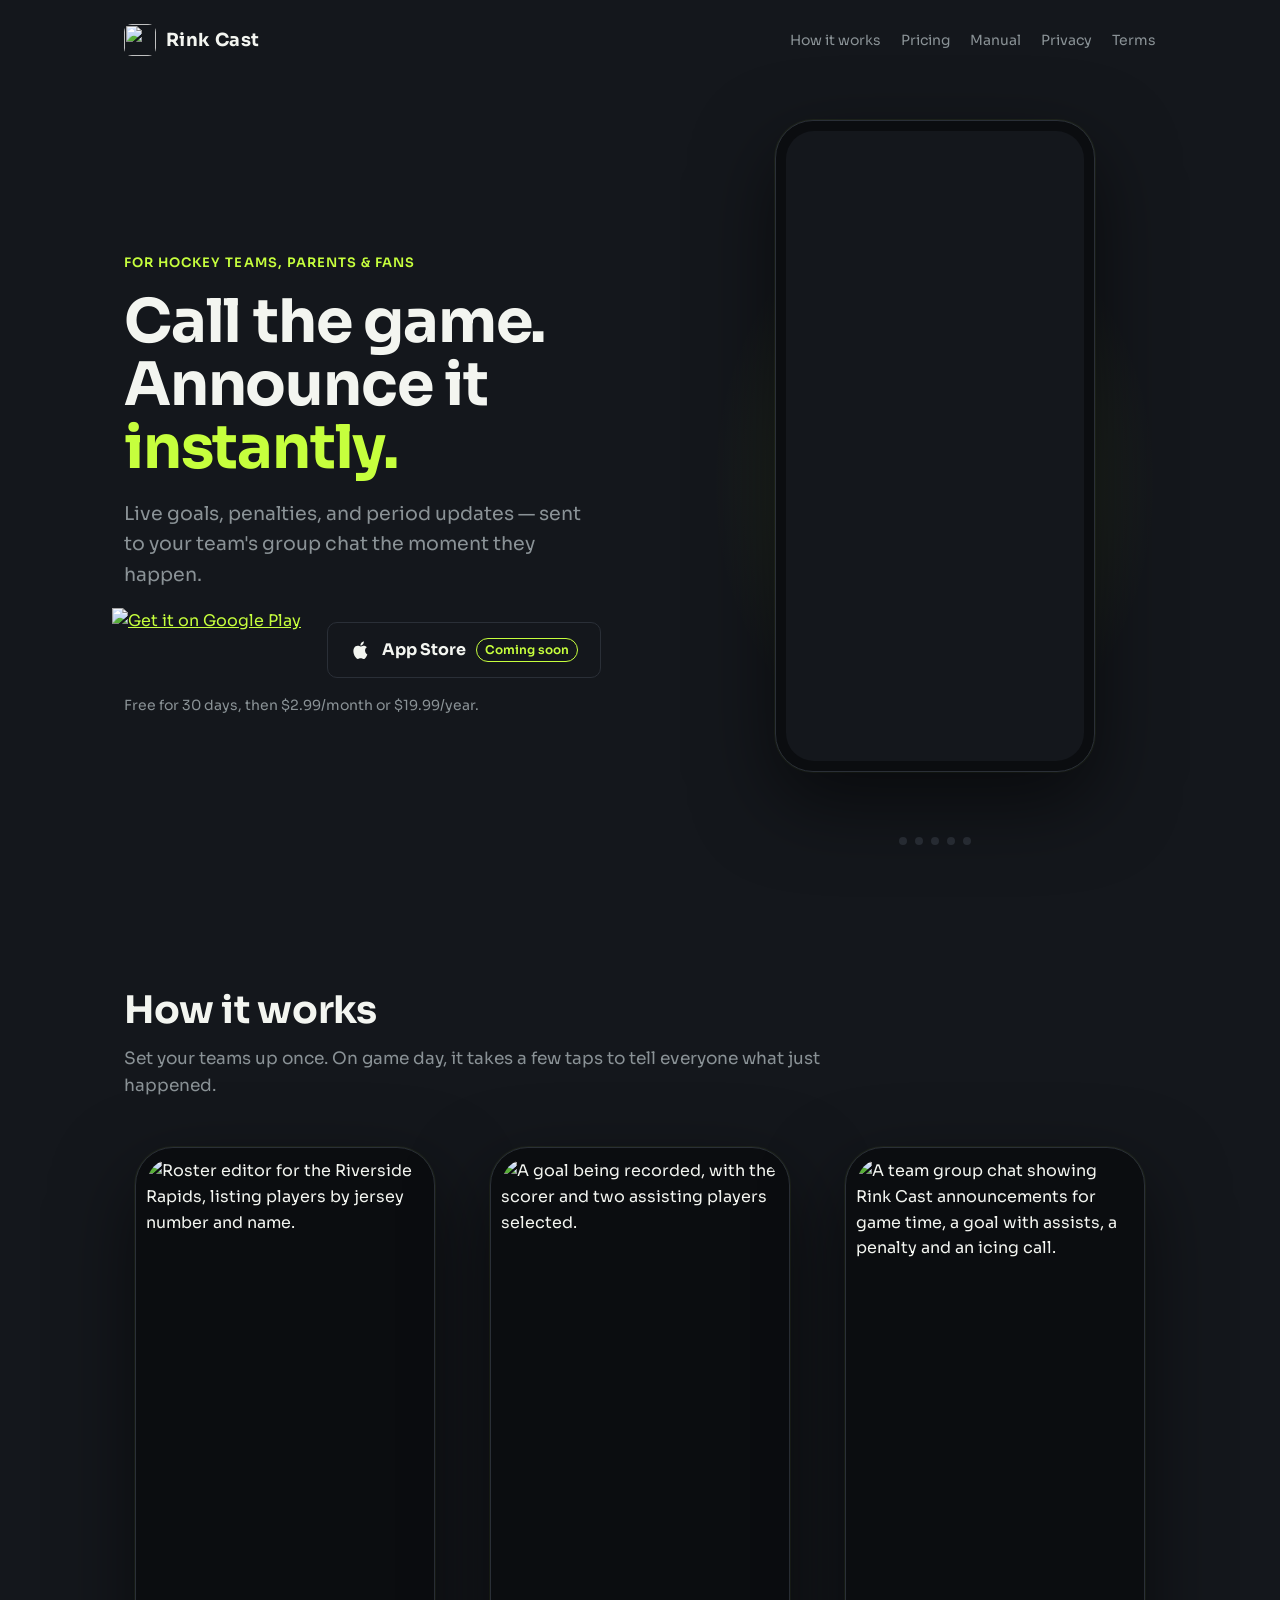
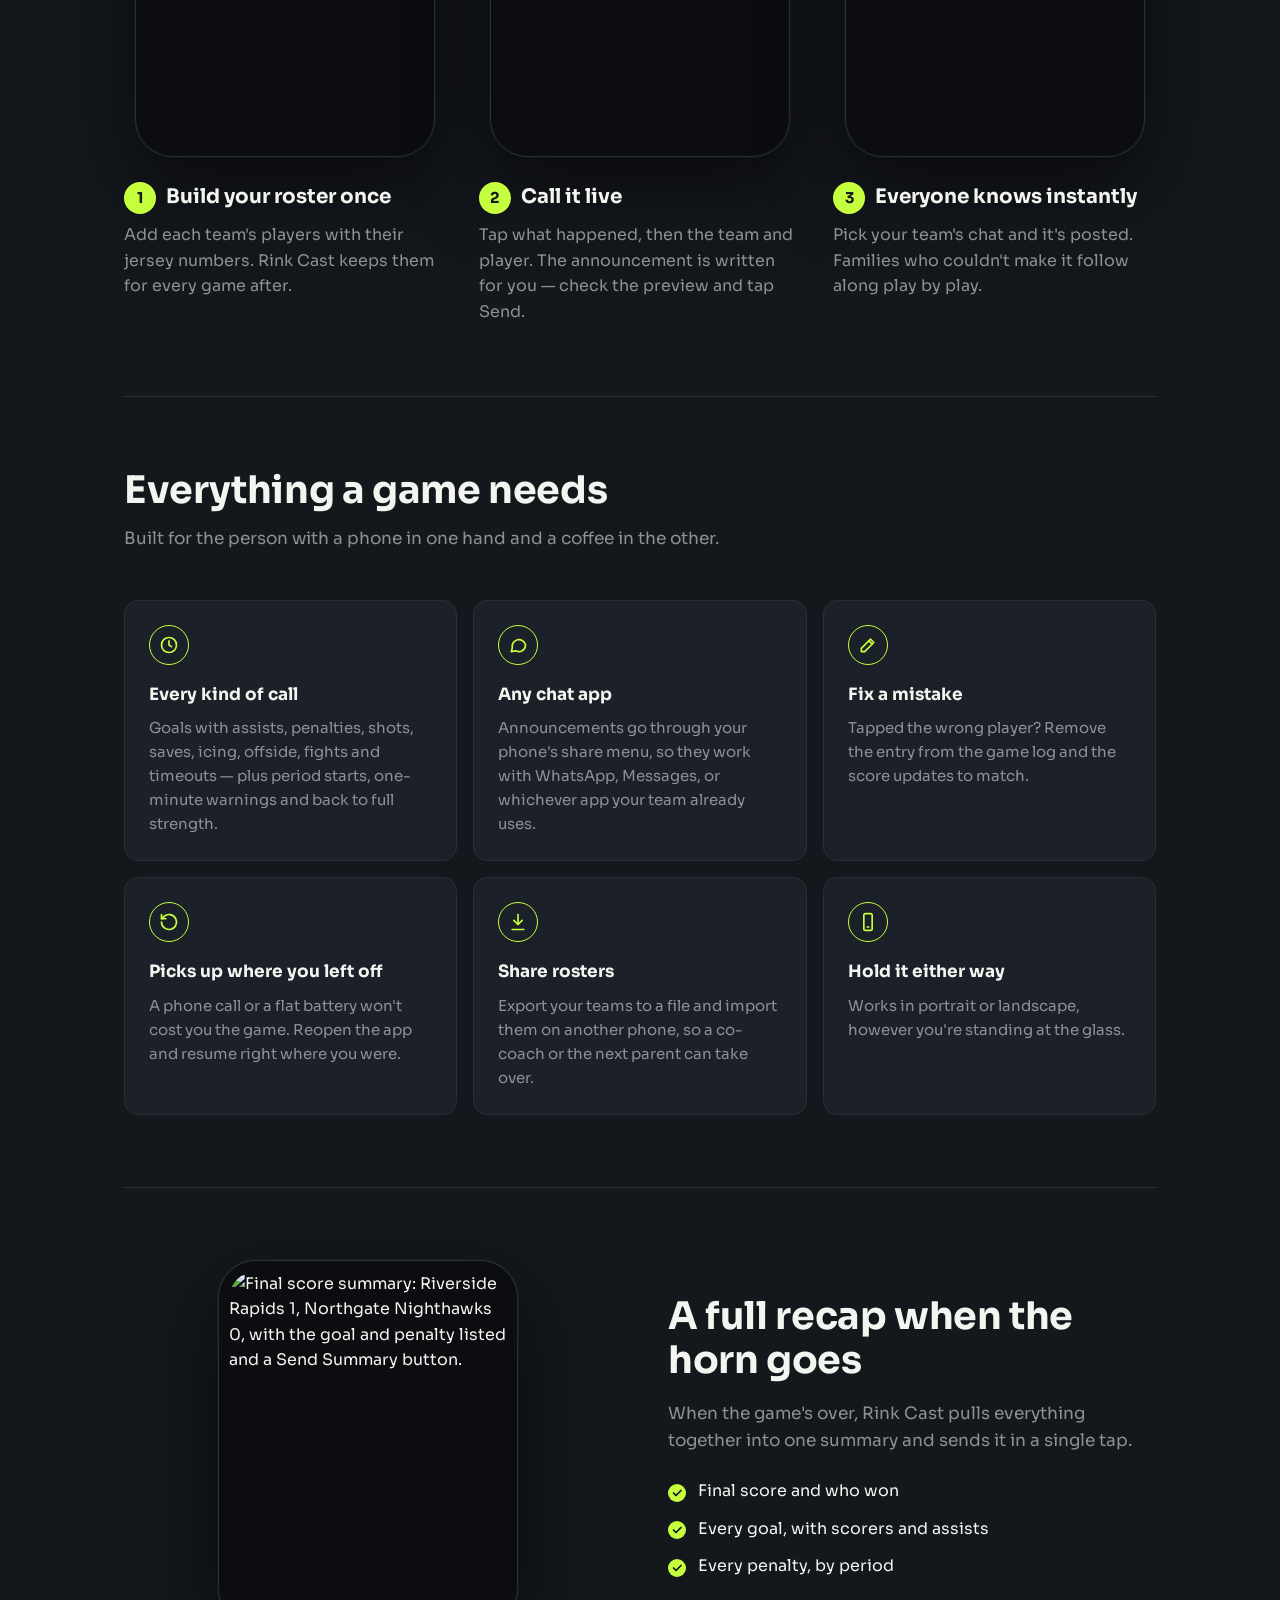
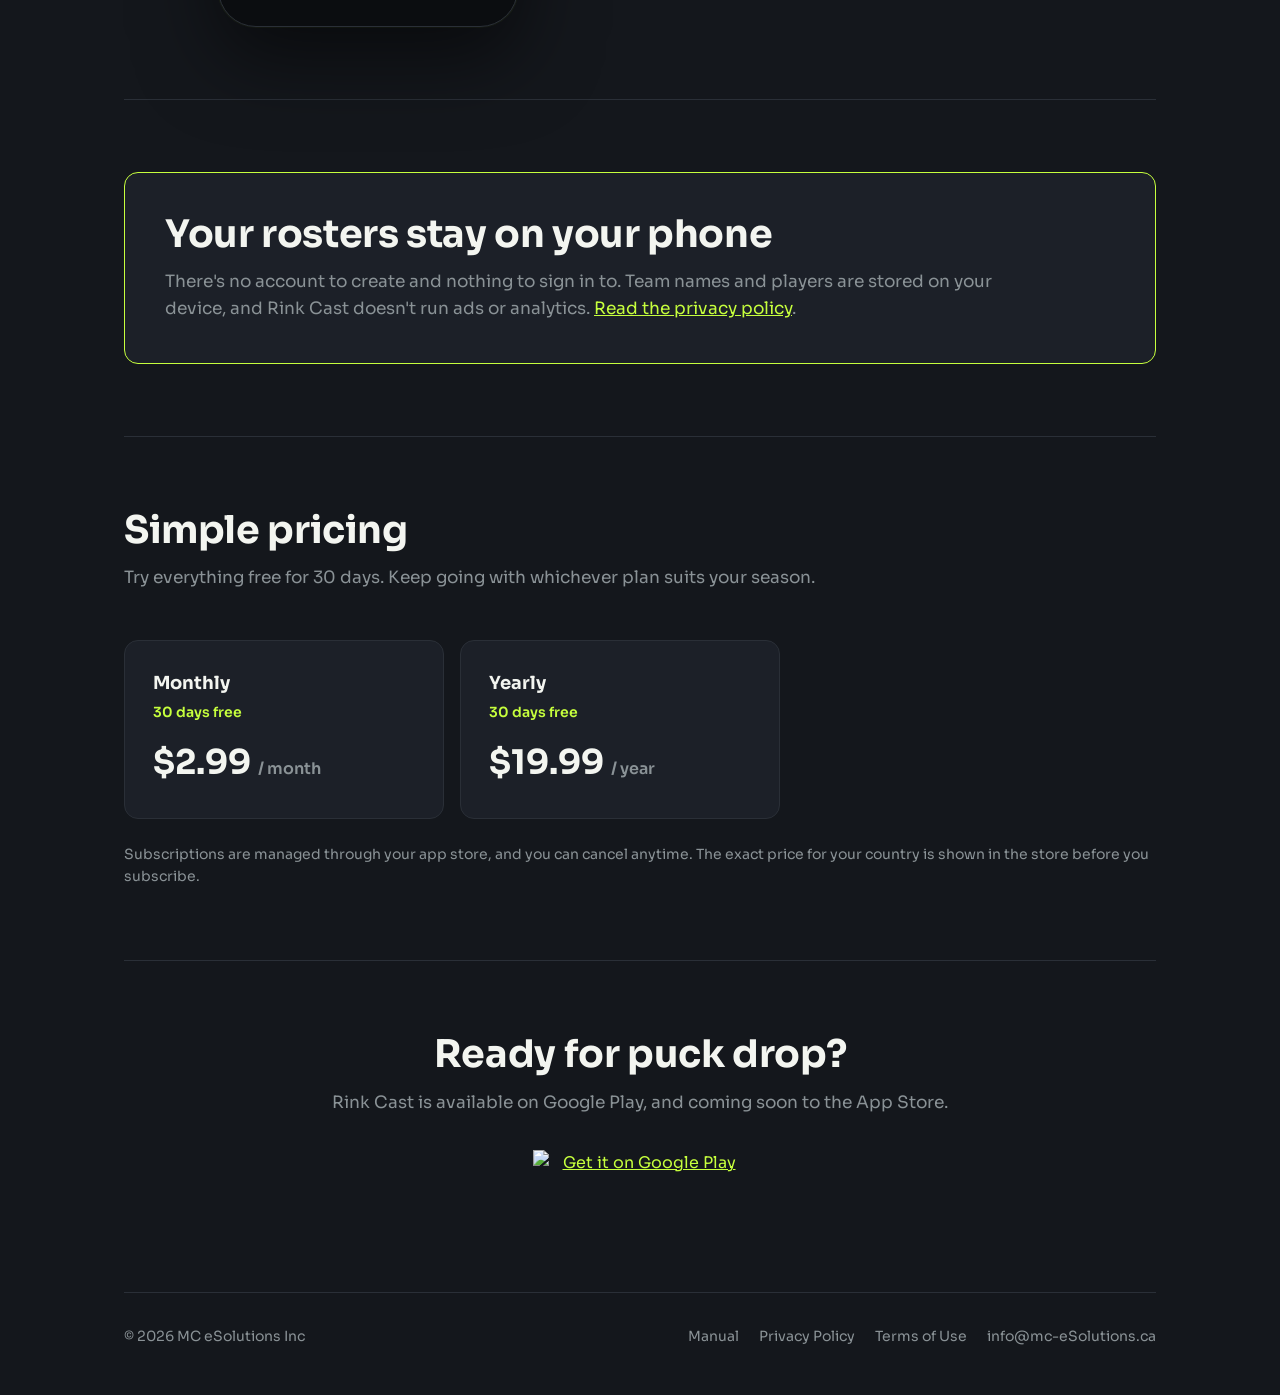
==== index.html @ 88b72c5d "Make the promo page the homepage, move privacy to privacy.html, restyle legal pages in Volt Graphite" ====
<!doctype html>
<html lang="en">
<head>
<meta charset="utf-8" />
<meta name="viewport" content="width=device-width, initial-scale=1" />
<title>Rink Cast — Live hockey game announcements for your team chat</title>
<meta name="description" content="Call goals, penalties and period updates from the rink and share them straight to your team's group chat. Free for 30 days." />

<meta property="og:type" content="website" />
<meta property="og:title" content="Rink Cast — Call the game. Announce it instantly." />
<meta property="og:description" content="Live goals, penalties, and period updates — sent to your team's group chat the moment they happen." />
<meta property="og:image" content="https://mcesolutionsinc.github.io/rink-cast/og-image.png" />
<meta property="og:url" content="https://mcesolutionsinc.github.io/rink-cast/" />
<meta name="twitter:card" content="summary_large_image" />

<link rel="icon" type="image/png" sizes="64x64" href="favicon.png" />
<link rel="apple-touch-icon" href="apple-touch-icon.png" />

<link rel="preconnect" href="https://fonts.googleapis.com" />
<link rel="preconnect" href="https://fonts.gstatic.com" crossorigin />
<link rel="stylesheet" href="https://fonts.googleapis.com/css2?family=Sora:wght@400;600;700&display=swap" />
<link rel="stylesheet" href="promo.css" />
</head>
<body>

<div class="wrap">
  <header class="site-header">
    <a class="wordmark" href="index.html">
      <img src="favicon.png" alt="" width="32" height="32" />
      Rink Cast
    </a>
    <nav class="site-nav" aria-label="Site">
      <a href="#how-it-works">How it works</a>
      <a href="#pricing">Pricing</a>
      <a href="manual.html">Manual</a>
      <a href="privacy.html">Privacy</a>
      <a href="terms.html">Terms</a>
    </nav>
  </header>

  <main>
    <div class="hero">
      <div>
        <p class="eyebrow">For hockey teams, parents &amp; fans</p>
        <h1>Call the game.<br />Announce it <span class="accent">instantly.</span></h1>
        <p class="lead">Live goals, penalties, and period updates — sent to your team's group chat the moment they happen.</p>

        <!--
          STORE LINKS — the only place they live on this page.
          Google Play is live. The App Store listing is not yet, so it renders as a disabled "Coming soon" button.
          Once it goes live, replace its <span> with an <a>, e.g.:
            <a class="store-btn" href="APP_STORE_URL">…same contents, minus the "Soon" badge…</a>
        -->
        <div class="store-row" id="download">
          <a class="play-badge" href="https://play.google.com/store/apps/details?id=com.mcesolutionsinc.rinkcast"><img src="google-play-badge.png" alt="Get it on Google Play" width="217" height="84" /></a>
          <span class="store-btn is-disabled" aria-disabled="true">
            <svg viewBox="0 0 24 24" fill="currentColor" aria-hidden="true"><path d="M16.4 12.6c0-2.3 1.9-3.4 2-3.5-1.1-1.6-2.8-1.8-3.4-1.8-1.4-.2-2.8.9-3.5.9-.7 0-1.9-.8-3.1-.8-1.6 0-3.1.9-3.9 2.4-1.7 2.9-.4 7.2 1.2 9.6.8 1.2 1.7 2.4 2.9 2.4 1.2 0 1.6-.8 3-.8 1.4 0 1.8.8 3.1.8 1.3 0 2.1-1.2 2.9-2.3.9-1.3 1.3-2.6 1.3-2.7 0 0-2.5-1-2.5-4.2ZM14.1 5.8c.6-.8 1.1-1.9 1-3-1 0-2.1.7-2.8 1.5-.6.7-1.1 1.8-1 2.9 1.1.1 2.1-.6 2.8-1.4Z"/></svg>
            App Store
            <span class="soon">Coming soon</span>
          </span>
        </div>
        <p class="price-note">Free for 30 days, then $2.99/month or $19.99/year.</p>
      </div>

      <div class="hero-visual">
        <!-- Promo reel: five screenshots on an 18s CSS loop (timing in promo.css under "Promo reel").
             Described once for screen readers; the frames and captions themselves are hidden from them. -->
        <div class="reel" role="img" aria-label="Rink Cast in action: pick your two teams, tap what happened, log a penalty with the player, the announcement lands in the team chat, and a full recap is sent at the end of the game.">
          <div class="phone">
            <div class="reel-screen">
              <img class="reel-frame" src="screenshots/10-game-setup.webp" width="540" height="1142" alt="" />
              <img class="reel-frame reel-frame--scroll" src="screenshots/12b-playbuilder-full.webp" width="540" height="1991" alt="" />
              <img class="reel-frame" src="screenshots/14-penalty-types.webp" width="540" height="1142" alt="" />
              <img class="reel-frame" src="screenshots/21-whatsapp-feed.webp" width="540" height="1142" alt="" />
              <img class="reel-frame" src="screenshots/20-final-summary.webp" width="540" height="670" alt="" />
            </div>
          </div>
          <ol class="reel-captions" aria-hidden="true">
            <li>Pick your two teams</li>
            <li>Tap what happened</li>
            <li>Penalties, saves, icing too</li>
            <li>Everyone knows instantly</li>
            <li>Full recap when the horn goes</li>
          </ol>
          <div class="reel-pips" aria-hidden="true"><span></span><span></span><span></span><span></span><span></span></div>
        </div>
      </div>
    </div>

    <section id="how-it-works">
      <h2>How it works</h2>
      <p class="section-intro">Set your teams up once. On game day, it takes a few taps to tell everyone what just happened.</p>

      <ol class="steps">
        <li class="step">
          <div class="phone">
            <img src="screenshots/06-roster-editor.webp" width="540" height="1142" loading="lazy" alt="Roster editor for the Riverside Rapids, listing players by jersey number and name." />
          </div>
          <h3><span class="step-number">1</span>Build your roster once</h3>
          <p>Add each team's players with their jersey numbers. Rink Cast keeps them for every game after.</p>
        </li>
        <li class="step">
          <div class="phone">
            <img src="screenshots/13-goal-with-assists.webp" width="540" height="1142" loading="lazy" alt="A goal being recorded, with the scorer and two assisting players selected." />
          </div>
          <h3><span class="step-number">2</span>Call it live</h3>
          <p>Tap what happened, then the team and player. The announcement is written for you — check the preview and tap Send.</p>
        </li>
        <li class="step">
          <div class="phone">
            <img src="screenshots/21-whatsapp-feed.webp" width="540" height="1142" loading="lazy" alt="A team group chat showing Rink Cast announcements for game time, a goal with assists, a penalty and an icing call." />
          </div>
          <h3><span class="step-number">3</span>Everyone knows instantly</h3>
          <p>Pick your team's chat and it's posted. Families who couldn't make it follow along play by play.</p>
        </li>
      </ol>
    </section>

    <section>
      <h2>Everything a game needs</h2>
      <p class="section-intro">Built for the person with a phone in one hand and a coffee in the other.</p>

      <div class="features">
        <div class="feature">
          <div class="feature-icon"><svg viewBox="0 0 24 24" fill="none" stroke-width="2" stroke-linecap="round" stroke-linejoin="round" aria-hidden="true"><circle cx="12" cy="12" r="9"/><path d="M12 7v5l3 2"/></svg></div>
          <h3>Every kind of call</h3>
          <p>Goals with assists, penalties, shots, saves, icing, offside, fights and timeouts — plus period starts, one-minute warnings and back to full strength.</p>
        </div>
        <div class="feature">
          <div class="feature-icon"><svg viewBox="0 0 24 24" fill="none" stroke-width="2" stroke-linecap="round" stroke-linejoin="round" aria-hidden="true"><path d="M21 12a8 8 0 0 1-11.8 7L4 20l1.1-4.6A8 8 0 1 1 21 12Z"/></svg></div>
          <h3>Any chat app</h3>
          <p>Announcements go through your phone's share menu, so they work with WhatsApp, Messages, or whichever app your team already uses.</p>
        </div>
        <div class="feature">
          <div class="feature-icon"><svg viewBox="0 0 24 24" fill="none" stroke-width="2" stroke-linecap="round" stroke-linejoin="round" aria-hidden="true"><path d="M4 20h4L19 9l-4-4L4 16v4Z"/><path d="m13 7 4 4"/></svg></div>
          <h3>Fix a mistake</h3>
          <p>Tapped the wrong player? Remove the entry from the game log and the score updates to match.</p>
        </div>
        <div class="feature">
          <div class="feature-icon"><svg viewBox="0 0 24 24" fill="none" stroke-width="2" stroke-linecap="round" stroke-linejoin="round" aria-hidden="true"><path d="M3 12a9 9 0 1 0 3-6.7L3 8"/><path d="M3 3v5h5"/></svg></div>
          <h3>Picks up where you left off</h3>
          <p>A phone call or a flat battery won't cost you the game. Reopen the app and resume right where you were.</p>
        </div>
        <div class="feature">
          <div class="feature-icon"><svg viewBox="0 0 24 24" fill="none" stroke-width="2" stroke-linecap="round" stroke-linejoin="round" aria-hidden="true"><path d="M12 3v12"/><path d="m7 10 5 5 5-5"/><path d="M5 21h14"/></svg></div>
          <h3>Share rosters</h3>
          <p>Export your teams to a file and import them on another phone, so a co-coach or the next parent can take over.</p>
        </div>
        <div class="feature">
          <div class="feature-icon"><svg viewBox="0 0 24 24" fill="none" stroke-width="2" stroke-linecap="round" stroke-linejoin="round" aria-hidden="true"><rect x="7" y="2" width="10" height="20" rx="2"/><path d="M11 18h2"/></svg></div>
          <h3>Hold it either way</h3>
          <p>Works in portrait or landscape, however you're standing at the glass.</p>
        </div>
      </div>
    </section>

    <section>
      <div class="split">
        <div class="phone">
          <img src="screenshots/20-final-summary.webp" width="540" height="670" loading="lazy" alt="Final score summary: Riverside Rapids 1, Northgate Nighthawks 0, with the goal and penalty listed and a Send Summary button." />
        </div>
        <div>
          <h2>A full recap when the horn goes</h2>
          <p>When the game's over, Rink Cast pulls everything together into one summary and sends it in a single tap.</p>
          <ul class="checklist">
            <li>Final score and who won</li>
            <li>Every goal, with scorers and assists</li>
            <li>Every penalty, by period</li>
          </ul>
        </div>
      </div>
    </section>

    <section>
      <div class="callout">
        <h2>Your rosters stay on your phone</h2>
        <p>There's no account to create and nothing to sign in to. Team names and players are stored on your device, and Rink Cast doesn't run ads or analytics. <a href="privacy.html">Read the privacy policy</a>.</p>
      </div>
    </section>

    <section id="pricing">
      <h2>Simple pricing</h2>
      <p class="section-intro">Try everything free for 30 days. Keep going with whichever plan suits your season.</p>

      <div class="pricing">
        <div class="plan">
          <h3>Monthly</h3>
          <p class="trial">30 days free</p>
          <p class="price">$2.99 <span>/ month</span></p>
        </div>
        <div class="plan">
          <h3>Yearly</h3>
          <p class="trial">30 days free</p>
          <p class="price">$19.99 <span>/ year</span></p>
        </div>
      </div>
      <p class="fine-print">Subscriptions are managed through your app store, and you can cancel anytime. The exact price for your country is shown in the store before you subscribe.</p>
    </section>

    <section class="cta">
      <h2>Ready for puck drop?</h2>
      <p class="section-intro">Rink Cast is available on Google Play, and coming soon to the App Store.</p>
      <div class="store-row">
        <a class="play-badge" href="https://play.google.com/store/apps/details?id=com.mcesolutionsinc.rinkcast"><img src="google-play-badge.png" alt="Get it on Google Play" width="217" height="84" /></a>
      </div>
    </section>
  </main>

  <footer class="site-footer">
    <span>&copy; 2026 MC eSolutions Inc</span>
    <nav aria-label="Legal">
      <a href="manual.html">Manual</a>
      <a href="privacy.html">Privacy Policy</a>
      <a href="terms.html">Terms of Use</a>
      <a href="mailto:info@mc-eSolutions.ca">info@mc-eSolutions.ca</a>
    </nav>
  </footer>
</div>

</body>
</html>
---- promo.css ----
/* Volt Graphite — values match src/theme/colors.ts in the app. Dark-only, like the app. */
:root {
  color-scheme: dark;
  --bg: #14171c;
  --surface: #1c2028;
  --surface-alt: #20262e;
  --border: #2a2f37;
  --text: #f3f5f0;
  --text-muted: #8a9296;
  --accent: #c6ff3d;
  --on-accent: #14171c;
  --max-width: 1080px;
  --radius: 14px;
  --font: "Sora", system-ui, -apple-system, "Segoe UI", Roboto, sans-serif;
}

* { box-sizing: border-box; }

html { scroll-behavior: smooth; }

@media (prefers-reduced-motion: reduce) {
  html { scroll-behavior: auto; }
  * { transition: none !important; }
}

body {
  margin: 0;
  background: var(--bg);
  color: var(--text);
  font-family: var(--font);
  line-height: 1.6;
  -webkit-font-smoothing: antialiased;
}

img { max-width: 100%; height: auto; display: block; }

a { color: var(--accent); }

.wrap {
  max-width: var(--max-width);
  margin: 0 auto;
  padding-inline: 24px;
}

/* Header */

.site-header {
  display: flex;
  align-items: center;
  justify-content: space-between;
  gap: 16px;
  flex-wrap: wrap;
  padding-block: 24px;
}

.wordmark {
  display: inline-flex;
  align-items: center;
  gap: 10px;
  font-weight: 700;
  font-size: 18px;
  letter-spacing: 0.02em;
  color: var(--text);
  text-decoration: none;
}

.wordmark img { width: 32px; height: 32px; border-radius: 8px; }

.site-nav { display: flex; gap: 20px; font-size: 14px; }

.site-nav a { color: var(--text-muted); text-decoration: none; }

.site-nav a:hover { color: var(--accent); }

.site-nav a[aria-current="page"] { color: var(--text); font-weight: 600; }

/* Hero */

.hero {
  display: grid;
  grid-template-columns: 1.1fr 0.9fr;
  align-items: center;
  gap: 48px;
  padding-block: 40px 72px;
}

.eyebrow {
  display: inline-block;
  font-size: 13px;
  font-weight: 600;
  letter-spacing: 0.08em;
  text-transform: uppercase;
  color: var(--accent);
  margin: 0 0 16px;
}

h1 {
  font-size: clamp(38px, 6vw, 60px);
  line-height: 1.05;
  letter-spacing: -0.02em;
  margin: 0 0 20px;
}

h1 .accent { color: var(--accent); }

.lead {
  font-size: clamp(17px, 2vw, 19px);
  color: var(--text-muted);
  max-width: 34ch;
  margin: 0 0 32px;
}

.store-row { display: flex; flex-wrap: wrap; gap: 12px; }

.store-btn {
  display: inline-flex;
  align-items: center;
  gap: 10px;
  padding: 14px 22px;
  border-radius: 10px;
  background: var(--accent);
  color: var(--on-accent);
  font-weight: 700;
  font-size: 16px;
  text-decoration: none;
  transition: transform 0.15s ease;
}

.store-btn:hover { transform: translateY(-2px); }

.store-btn svg { width: 22px; height: 22px; flex: none; }

.store-btn.is-disabled {
  background: transparent;
  color: var(--text);
  border: 1.5px solid var(--border);
  cursor: default;
}

.store-btn.is-disabled:hover { transform: none; }

/* Official "Get it on Google Play" badge. The artwork carries its own clear-space padding,
   so negative margins trim it to sit flush with the sibling .store-btn. */
.play-badge { display: inline-block; margin: -14px -14px -14px -12px; transition: transform 0.15s ease; }
.play-badge:hover { transform: translateY(-2px); }
.play-badge img { display: block; height: 84px; width: auto; }

.store-btn .soon {
  font-size: 12px;
  font-weight: 600;
  color: var(--accent);
  border: 1px solid var(--accent);
  border-radius: 999px;
  padding: 1px 8px;
}

.price-note {
  margin: 16px 0 0;
  font-size: 14px;
  color: var(--text-muted);
}

/* Phone frame around screenshots */

.phone {
  width: 100%;
  max-width: 300px;
  margin-inline: auto;
  padding: 10px;
  border-radius: 38px;
  background: #0b0d10;
  border: 1px solid var(--border);
  box-shadow: 0 30px 80px rgba(0, 0, 0, 0.55), 0 0 0 1px rgba(198, 255, 61, 0.06);
}

/* Each img carries width/height attributes, so the browser reserves the right space per screenshot. */
.phone img { border-radius: 28px; }

.hero .phone { max-width: 320px; position: relative; }

.hero-visual { position: relative; }

.hero-visual::before {
  content: "";
  position: absolute;
  inset: 10% 0;
  background: radial-gradient(closest-side, rgba(198, 255, 61, 0.16), transparent);
  pointer-events: none;
}

/* Promo reel
   Five beats over an 18s loop. Beat 2 runs longer (6s) because it scrolls the full-length
   play builder capture, so each beat carries its own explicit keyframes rather than sharing
   one set with staggered delays. Generated from beats = [3, 6, 3, 3, 3].
   Frames, captions and pips all run on the same 18s timeline. */

.reel { --reel-loop: 18s; position: relative; }

.reel-screen {
  position: relative;
  aspect-ratio: 540 / 1142;
  border-radius: 28px;
  overflow: hidden;
  /* Shows below the shorter final-summary screenshot, matching the app's own background. */
  background: var(--bg);
}

.reel-frame {
  position: absolute;
  inset: 0;
  width: 100%;
  height: 100%;
  object-fit: contain;
  object-position: top;
  border-radius: 0;
  opacity: 0;
  animation-duration: var(--reel-loop);
  animation-iteration-count: infinite;
  animation-fill-mode: backwards;
}

/* The full-length capture keeps its natural height and slides up inside the frame. */
.reel-frame--scroll {
  inset: 0 0 auto 0;
  height: auto;
  object-fit: fill;
}

.reel-captions {
  position: relative;
  height: 1.6em;
  margin: 24px 0 14px;
  padding: 0;
  list-style: none;
  text-align: center;
  font-weight: 600;
  font-size: 17px;
  color: var(--text);
}

.reel-captions li {
  position: absolute;
  inset: 0;
  opacity: 0;
  animation-duration: var(--reel-loop);
  animation-iteration-count: infinite;
  animation-fill-mode: backwards;
}

.reel-pips { display: flex; justify-content: center; gap: 8px; }

.reel-pips span {
  width: 8px;
  height: 8px;
  border-radius: 999px;
  background: var(--border);
  animation-duration: var(--reel-loop);
  animation-iteration-count: infinite;
  animation-fill-mode: backwards;
}

/* Hovering pauses it, so a frame can actually be read. */
.reel:hover .reel-frame,
.reel:hover .reel-captions li,
.reel:hover .reel-pips span { animation-play-state: paused; }

.reel-frame:nth-child(1) { animation-name: reel-frame-1; }
.reel-captions li:nth-child(1) { animation-name: reel-caption-1; }
.reel-pips span:nth-child(1) { animation-name: reel-pip-1; }
.reel-frame:nth-child(2) { animation-name: reel-frame-2, reel-scroll; }
.reel-captions li:nth-child(2) { animation-name: reel-caption-2; }
.reel-pips span:nth-child(2) { animation-name: reel-pip-2; }
.reel-frame:nth-child(3) { animation-name: reel-frame-3; }
.reel-captions li:nth-child(3) { animation-name: reel-caption-3; }
.reel-pips span:nth-child(3) { animation-name: reel-pip-3; }
.reel-frame:nth-child(4) { animation-name: reel-frame-4; }
.reel-captions li:nth-child(4) { animation-name: reel-caption-4; }
.reel-pips span:nth-child(4) { animation-name: reel-pip-4; }
.reel-frame:nth-child(5) { animation-name: reel-frame-5; }
.reel-captions li:nth-child(5) { animation-name: reel-caption-5; }
.reel-pips span:nth-child(5) { animation-name: reel-pip-5; }

@keyframes reel-frame-1 {
  0% { opacity: 1 }
  16.667% { opacity: 1 }
  19.167% { opacity: 0 }
  98.333% { opacity: 0 }
  100% { opacity: 1 }
}

@keyframes reel-caption-1 {
  0% { opacity: 1; transform: translateY(0) }
  16.667% { opacity: 1; transform: translateY(0) }
  19.167% { opacity: 0; transform: translateY(-6px) }
  98.333% { opacity: 0; transform: translateY(10px) }
  100% { opacity: 1; transform: translateY(0) }
}

@keyframes reel-pip-1 {
  0% { width: 24px; background: var(--accent) }
  16.667% { width: 24px; background: var(--accent) }
  19.167% { width: 8px; background: var(--border) }
  98.333% { width: 8px; background: var(--border) }
  100% { width: 24px; background: var(--accent) }
}

@keyframes reel-frame-2 {
  0% { opacity: 0 }
  16.667% { opacity: 0 }
  18.333% { opacity: 1 }
  50.0% { opacity: 1 }
  52.5% { opacity: 0 }
  100% { opacity: 0 }
}

@keyframes reel-caption-2 {
  0% { opacity: 0; transform: translateY(10px) }
  16.667% { opacity: 0; transform: translateY(10px) }
  18.333% { opacity: 1; transform: translateY(0) }
  50.0% { opacity: 1; transform: translateY(0) }
  52.5% { opacity: 0; transform: translateY(-6px) }
  100% { opacity: 0; transform: translateY(-6px) }
}

@keyframes reel-pip-2 {
  0% { width: 8px; background: var(--border) }
  16.667% { width: 8px; background: var(--border) }
  18.333% { width: 24px; background: var(--accent) }
  50.0% { width: 24px; background: var(--accent) }
  52.5% { width: 8px; background: var(--border) }
  100% { width: 8px; background: var(--border) }
}

@keyframes reel-frame-3 {
  0% { opacity: 0 }
  50.0% { opacity: 0 }
  51.667% { opacity: 1 }
  66.667% { opacity: 1 }
  69.167% { opacity: 0 }
  100% { opacity: 0 }
}

@keyframes reel-caption-3 {
  0% { opacity: 0; transform: translateY(10px) }
  50.0% { opacity: 0; transform: translateY(10px) }
  51.667% { opacity: 1; transform: translateY(0) }
  66.667% { opacity: 1; transform: translateY(0) }
  69.167% { opacity: 0; transform: translateY(-6px) }
  100% { opacity: 0; transform: translateY(-6px) }
}

@keyframes reel-pip-3 {
  0% { width: 8px; background: var(--border) }
  50.0% { width: 8px; background: var(--border) }
  51.667% { width: 24px; background: var(--accent) }
  66.667% { width: 24px; background: var(--accent) }
  69.167% { width: 8px; background: var(--border) }
  100% { width: 8px; background: var(--border) }
}

@keyframes reel-frame-4 {
  0% { opacity: 0 }
  66.667% { opacity: 0 }
  68.333% { opacity: 1 }
  83.333% { opacity: 1 }
  85.833% { opacity: 0 }
  100% { opacity: 0 }
}

@keyframes reel-caption-4 {
  0% { opacity: 0; transform: translateY(10px) }
  66.667% { opacity: 0; transform: translateY(10px) }
  68.333% { opacity: 1; transform: translateY(0) }
  83.333% { opacity: 1; transform: translateY(0) }
  85.833% { opacity: 0; transform: translateY(-6px) }
  100% { opacity: 0; transform: translateY(-6px) }
}

@keyframes reel-pip-4 {
  0% { width: 8px; background: var(--border) }
  66.667% { width: 8px; background: var(--border) }
  68.333% { width: 24px; background: var(--accent) }
  83.333% { width: 24px; background: var(--accent) }
  85.833% { width: 8px; background: var(--border) }
  100% { width: 8px; background: var(--border) }
}

@keyframes reel-frame-5 {
  0% { opacity: 0 }
  83.333% { opacity: 0 }
  85.0% { opacity: 1 }
  97.5% { opacity: 1 }
  100% { opacity: 0 }
}

@keyframes reel-caption-5 {
  0% { opacity: 0; transform: translateY(10px) }
  83.333% { opacity: 0; transform: translateY(10px) }
  85.0% { opacity: 1; transform: translateY(0) }
  97.5% { opacity: 1; transform: translateY(0) }
  100% { opacity: 0; transform: translateY(-6px) }
}

@keyframes reel-pip-5 {
  0% { width: 8px; background: var(--border) }
  83.333% { width: 8px; background: var(--border) }
  85.0% { width: 24px; background: var(--accent) }
  97.5% { width: 24px; background: var(--accent) }
  100% { width: 8px; background: var(--border) }
}

@keyframes reel-scroll {
  0% { transform: translateY(0); }
  20.0% { transform: translateY(0); }
  46.667% { transform: translateY(-42.642%); }
  52.5% { transform: translateY(-42.642%); }
  53.056% { transform: translateY(0); }
  100% { transform: translateY(0); }
}

/* No motion: freeze on the first beat, with the capture at the top of the page. */
@media (prefers-reduced-motion: reduce) {
  .reel-frame,
  .reel-captions li,
  .reel-pips span { animation: none; }

  .reel-frame:first-child,
  .reel-captions li:first-child { opacity: 1; transform: none; }

  .reel-frame--scroll { transform: translateY(0); }

  .reel-pips span:first-child { width: 24px; background: var(--accent); }
}

/* Sections */

section { padding-block: 72px; }

section + section { border-top: 1px solid var(--border); }

h2 {
  font-size: clamp(28px, 4vw, 38px);
  line-height: 1.15;
  letter-spacing: -0.01em;
  margin: 0 0 12px;
}

.section-intro {
  color: var(--text-muted);
  font-size: 17px;
  max-width: 56ch;
  margin: 0 0 48px;
}

/* How it works */

.steps {
  display: grid;
  grid-template-columns: repeat(3, 1fr);
  gap: 32px;
  list-style: none;
  margin: 0;
  padding: 0;
}

.step h3 { font-size: 20px; margin: 24px 0 8px; }

.step p { color: var(--text-muted); margin: 0; }

.step-number {
  display: inline-grid;
  place-items: center;
  width: 32px;
  height: 32px;
  border-radius: 50%;
  background: var(--accent);
  color: var(--on-accent);
  font-weight: 700;
  font-size: 15px;
  margin-right: 10px;
  vertical-align: middle;
}

/* Features */

.features {
  display: grid;
  grid-template-columns: repeat(3, 1fr);
  gap: 16px;
}

.feature {
  background: var(--surface);
  border: 1px solid var(--border);
  border-radius: var(--radius);
  padding: 24px;
}

.feature h3 { font-size: 17px; margin: 0 0 8px; }

.feature p { color: var(--text-muted); font-size: 15px; margin: 0; }

.feature-icon {
  width: 40px;
  height: 40px;
  border-radius: 50%;
  border: 1.5px solid var(--accent);
  display: grid;
  place-items: center;
  margin-bottom: 16px;
}

.feature-icon svg { width: 20px; height: 20px; stroke: var(--accent); }

/* Split: text beside a screenshot */

.split {
  display: grid;
  grid-template-columns: 1fr 1fr;
  align-items: center;
  gap: 56px;
}

.split p { color: var(--text-muted); font-size: 17px; }

.checklist { list-style: none; padding: 0; margin: 24px 0 0; }

.checklist li { position: relative; padding-left: 30px; margin-bottom: 12px; color: var(--text); }

.checklist li::before {
  content: "";
  position: absolute;
  left: 0;
  top: 0.35em;
  width: 18px;
  height: 18px;
  border-radius: 50%;
  background: var(--accent) url("data:image/svg+xml,%3Csvg xmlns='http://www.w3.org/2000/svg' viewBox='0 0 24 24' fill='none' stroke='%2314171c' stroke-width='3.5' stroke-linecap='round' stroke-linejoin='round'%3E%3Cpath d='M5 12l5 5L20 7'/%3E%3C/svg%3E") center / 12px no-repeat;
}

/* Privacy callout */

.callout {
  background: var(--surface);
  border: 1px solid var(--accent);
  border-radius: var(--radius);
  padding: 40px;
}

.callout h2 { margin-bottom: 12px; }

.callout p { color: var(--text-muted); font-size: 17px; margin: 0; max-width: 64ch; }

/* Pricing */

.pricing {
  display: grid;
  grid-template-columns: repeat(2, minmax(0, 320px));
  gap: 16px;
}

.plan {
  background: var(--surface);
  border: 1px solid var(--border);
  border-radius: var(--radius);
  padding: 28px;
}

.plan h3 { margin: 0 0 4px; font-size: 18px; }

.plan .price { font-size: 34px; font-weight: 700; margin: 12px 0 0; }

.plan .price span { font-size: 16px; font-weight: 600; color: var(--text-muted); }

.plan .trial { color: var(--accent); font-weight: 600; font-size: 14px; margin: 0; }

.fine-print { color: var(--text-muted); font-size: 14px; margin: 24px 0 0; }

/* Final call to action */

.cta { text-align: center; }

.cta .section-intro { margin-inline: auto; }

.cta .store-row { justify-content: center; }

/* Manual (manual.html) — documentation-style layout, distinct from the marketing sections above */

.doc-header { padding-block: 8px 8px; }

.doc-title { font-size: clamp(30px, 5vw, 44px); margin: 8px 0 12px; }

.doc-lead { color: var(--text-muted); font-size: 17px; max-width: 60ch; margin: 0; }

.toc {
  background: var(--surface);
  border: 1px solid var(--border);
  border-radius: var(--radius);
  padding: 24px 28px;
  margin: 32px 0 8px;
}

.toc h2 { font-size: 15px; text-transform: uppercase; letter-spacing: 0.06em; color: var(--text-muted); margin: 0 0 14px; }

.toc ol { columns: 2; column-gap: 32px; margin: 0; padding: 0 0 0 22px; }

.toc li { margin-bottom: 8px; break-inside: avoid; }

.toc a { color: var(--text); text-decoration: none; }

.toc a:hover { color: var(--accent); }

.doc-section { padding-block: 48px; border-top: 1px solid var(--border); scroll-margin-top: 24px; }

.doc-section:first-of-type { border-top: none; }

.doc-section h2 { font-size: clamp(24px, 3vw, 30px); margin: 0 0 6px; }

.doc-number { color: var(--accent); font-weight: 700; margin-right: 10px; }

.doc-back { display: inline-block; font-size: 13px; color: var(--text-muted); text-decoration: none; margin-bottom: 8px; }

.doc-back:hover { color: var(--accent); }

.doc-body { display: flex; gap: 40px; align-items: flex-start; margin-top: 20px; }

.doc-body.doc-body--reverse { flex-direction: row-reverse; }

.doc-text { flex: 1.3; min-width: 0; }

.doc-text p { color: var(--text-muted); font-size: 16px; margin: 0 0 16px; }

.doc-text p:last-child { margin-bottom: 0; }

.doc-text strong { color: var(--text); }

.doc-callout {
  border: 1px solid var(--accent);
  background: var(--surface);
  border-radius: var(--radius);
  padding: 16px 20px;
  margin: 4px 0 16px;
}

.doc-callout p { color: var(--text); margin: 0; }

.doc-callout p + p { margin-top: 10px; }

.doc-shots { flex: 1; min-width: 0; display: flex; flex-direction: column; gap: 16px; }

.doc-shots.doc-shots--row { flex-direction: row; flex-wrap: wrap; }

.doc-shot {
  border: 1px solid var(--border);
  border-radius: 12px;
  overflow: hidden;
  background: var(--surface);
}

.doc-shot img { border-radius: 0; }

.doc-shot figcaption {
  padding: 10px 14px;
  font-size: 12px;
  color: var(--text-muted);
  border-top: 1px solid var(--border);
}

.doc-shot--wide { max-width: 340px; margin-inline: auto; }

.doc-shot--landscape { max-width: 100%; }

.doc-steps { list-style: none; margin: 0; padding: 0; }

.doc-steps li {
  position: relative;
  padding-left: 34px;
  margin-bottom: 14px;
  color: var(--text-muted);
  font-size: 16px;
}

.doc-steps li strong { color: var(--text); }

.doc-steps li::before {
  content: counter(step);
  counter-increment: step;
  position: absolute;
  left: 0;
  top: -1px;
  width: 22px;
  height: 22px;
  border-radius: 50%;
  background: var(--accent);
  color: var(--on-accent);
  font-size: 12px;
  font-weight: 700;
  display: grid;
  place-items: center;
}

.doc-steps { counter-reset: step; }

.doc-faq dt { color: var(--text); font-weight: 700; font-size: 16px; margin-top: 20px; }

.doc-faq dt:first-child { margin-top: 0; }

.doc-faq dd { color: var(--text-muted); font-size: 15px; margin: 6px 0 0; }

/* Footer */

.site-footer {
  border-top: 1px solid var(--border);
  padding-block: 32px 48px;
  color: var(--text-muted);
  font-size: 14px;
  display: flex;
  flex-wrap: wrap;
  justify-content: space-between;
  gap: 16px;
}

.site-footer nav { display: flex; flex-wrap: wrap; gap: 20px; }

.site-footer a { color: var(--text-muted); text-decoration: none; }

.site-footer a:hover { color: var(--accent); }

/* Narrow screens */

@media (max-width: 860px) {
  .hero,
  .split { grid-template-columns: 1fr; gap: 40px; }

  .toc ol { columns: 1; }

  .doc-body,
  .doc-body.doc-body--reverse { flex-direction: column; gap: 20px; }

  .doc-shots.doc-shots--row { flex-direction: column; }

  .doc-shot--wide { max-width: 280px; }

  .hero { padding-block: 16px 56px; text-align: center; }

  .hero .lead { margin-inline: auto; }

  .hero .store-row { justify-content: center; }

  .steps,
  .features { grid-template-columns: 1fr; }

  .steps { gap: 56px; }

  .steps .phone { max-width: 240px; }

  .split .phone { order: 2; }

  .pricing { grid-template-columns: 1fr; }

  section { padding-block: 56px; }

  .callout { padding: 28px; }
}

@media (min-width: 861px) and (max-width: 1040px) {
  .features { grid-template-columns: repeat(2, 1fr); }
}

/* Legal pages (privacy, terms) */

.legal { max-width: 720px; margin: 0 auto; padding-block: 24px 40px; }

.legal h1 { font-size: 32px; line-height: 1.2; margin: 0 0 4px; letter-spacing: -0.01em; }

.legal .updated { color: var(--text-muted); font-size: 14px; margin: 0 0 32px; }

.legal h2 { font-size: 20px; margin: 40px 0 12px; padding-bottom: 8px; border-bottom: 1px solid var(--border); }

.legal p, .legal li { font-size: 15px; }

.legal .lead { font-size: 16px; color: var(--text-muted); max-width: none; }

.legal ul { padding-left: 20px; }

.legal li + li { margin-top: 6px; }

.legal .card {
  background: var(--surface);
  border: 1px solid var(--border);
  border-radius: var(--radius);
  padding: 16px 20px;
  margin: 20px 0;
}

.legal .card p:first-child { margin-top: 0; }
.legal .card p:last-child { margin-bottom: 0; }
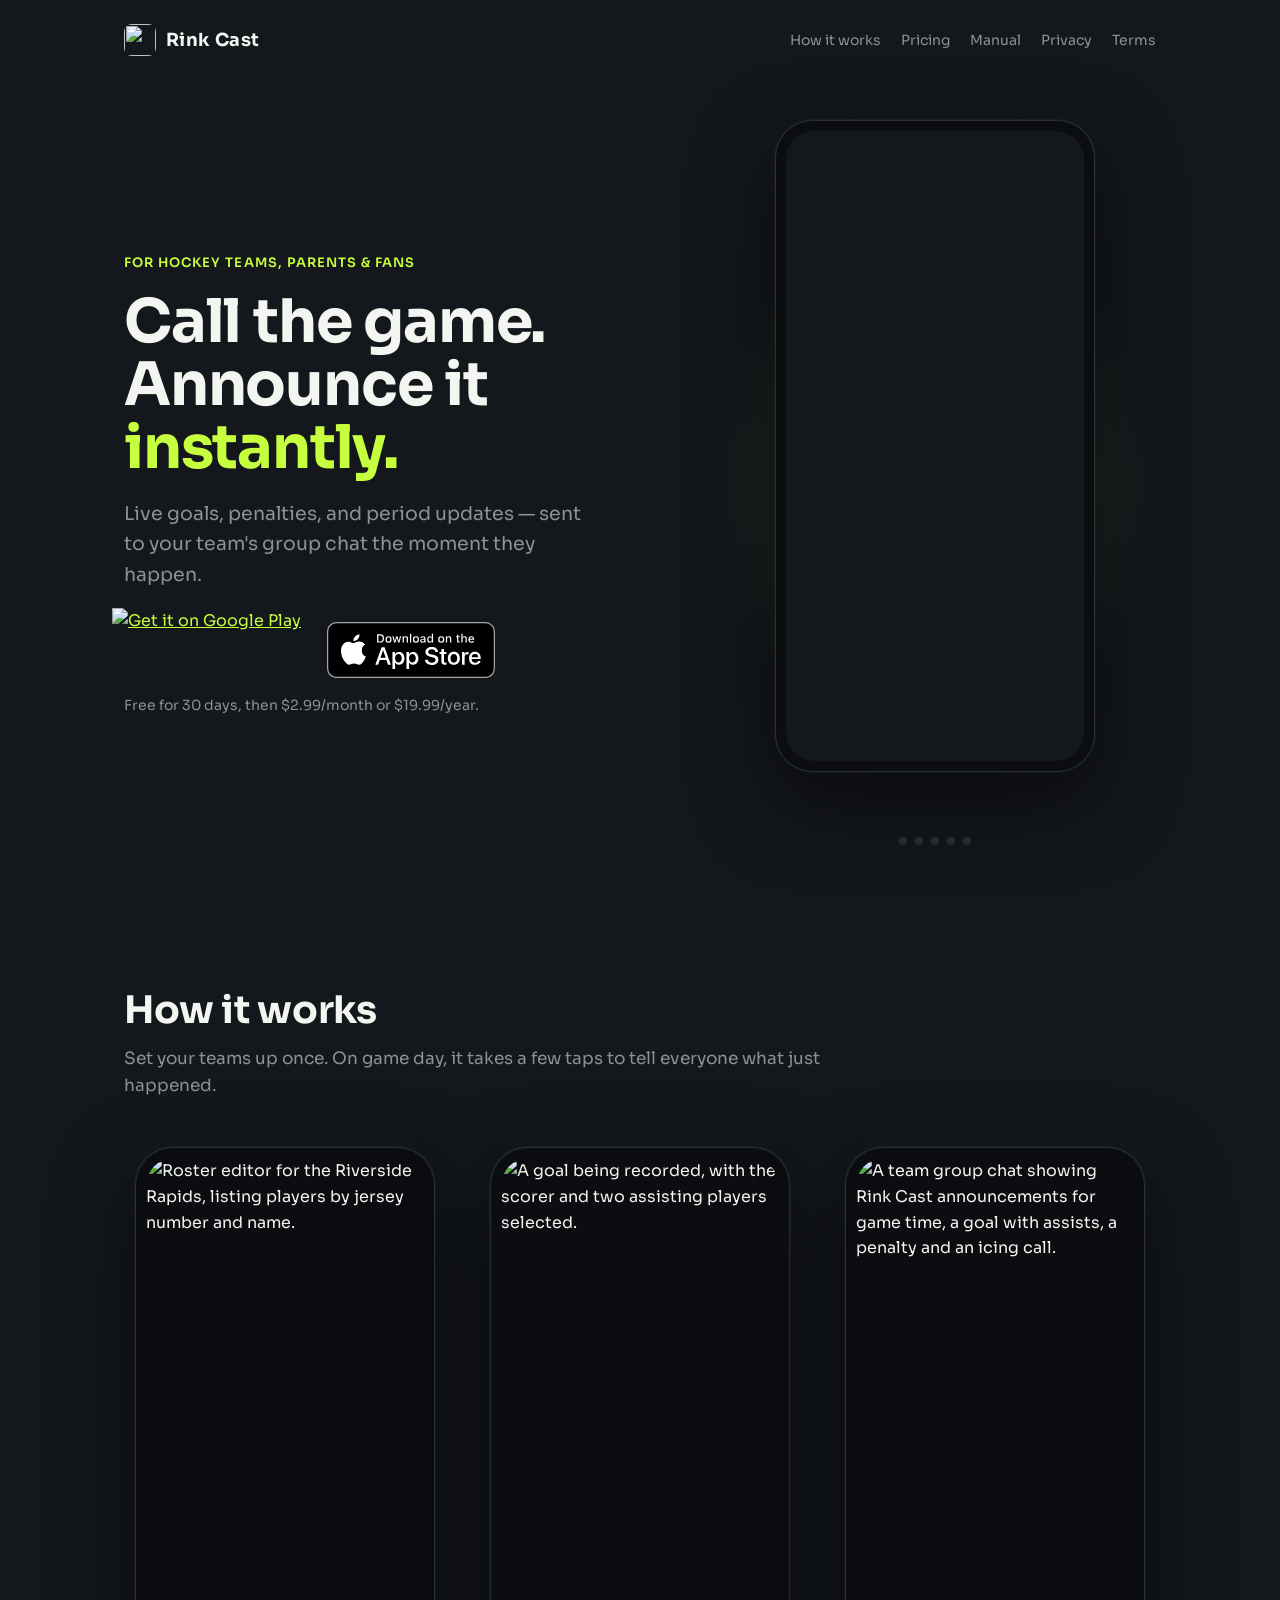
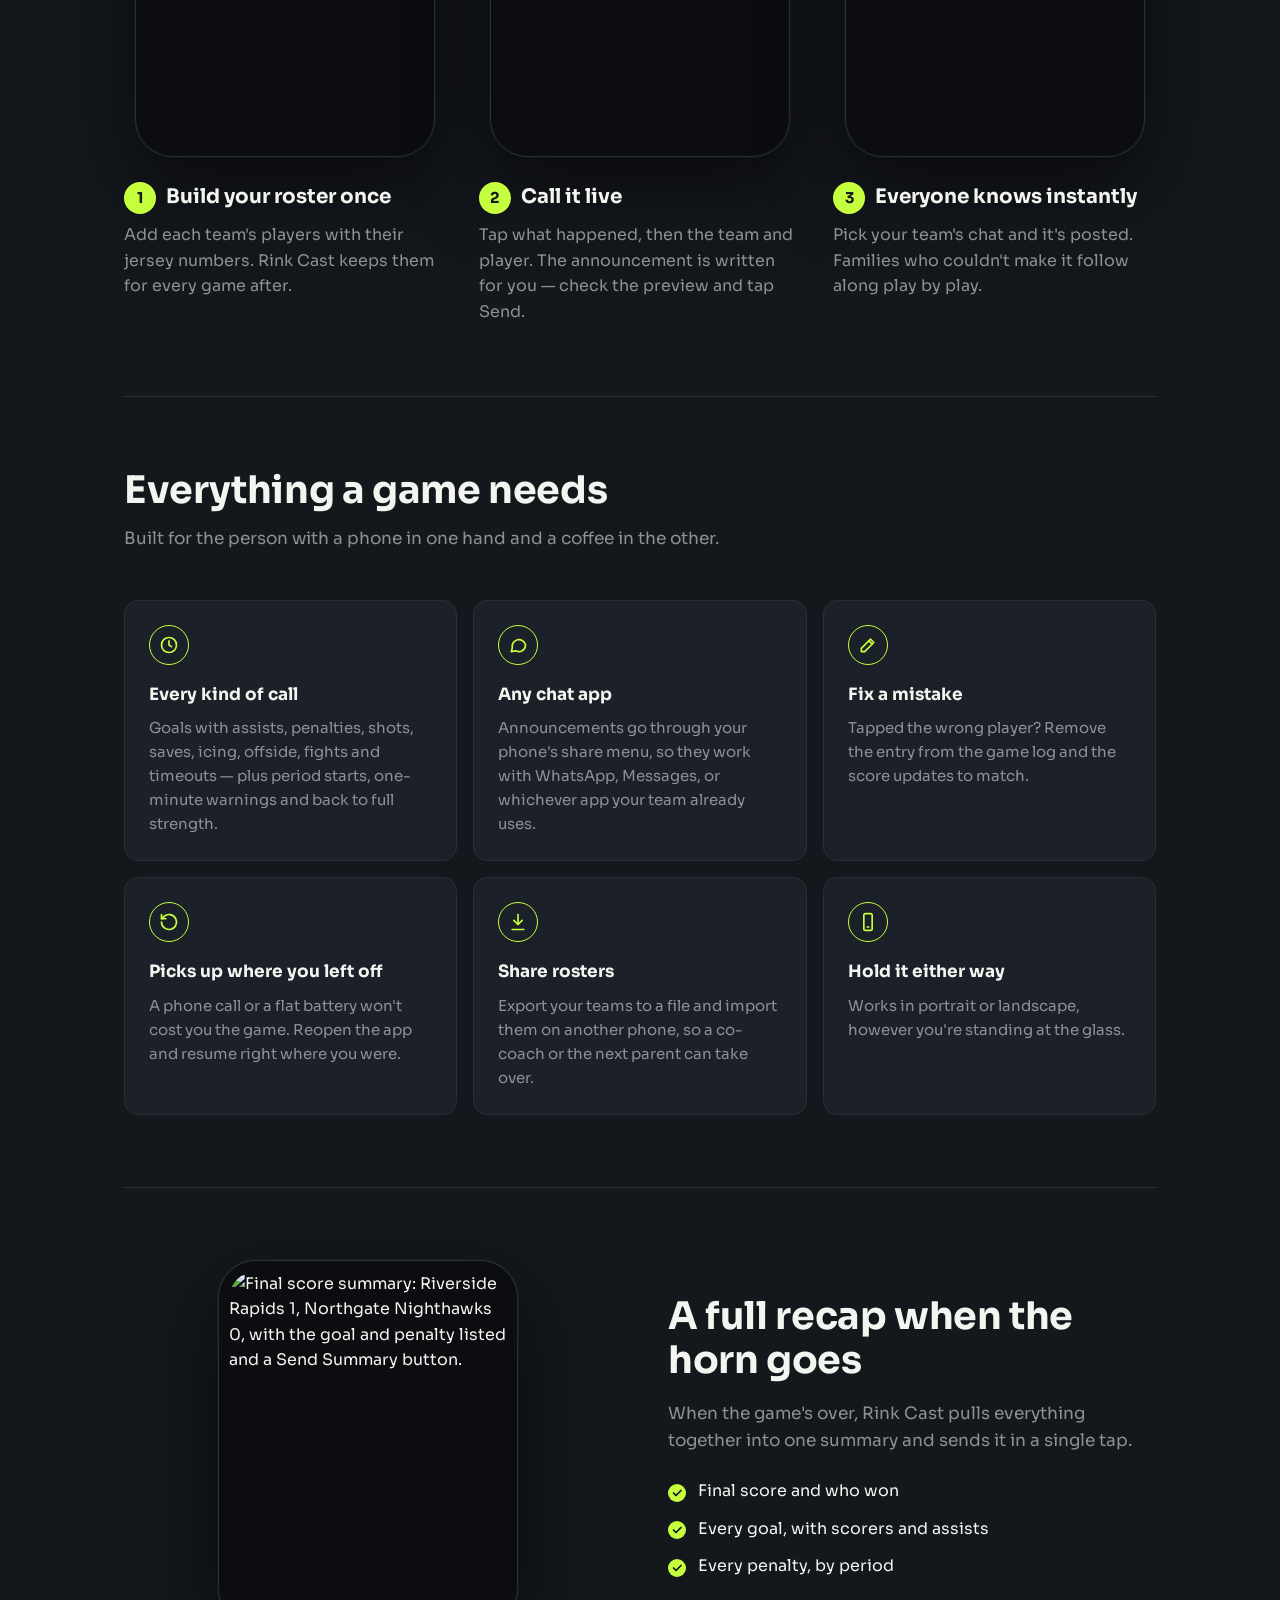
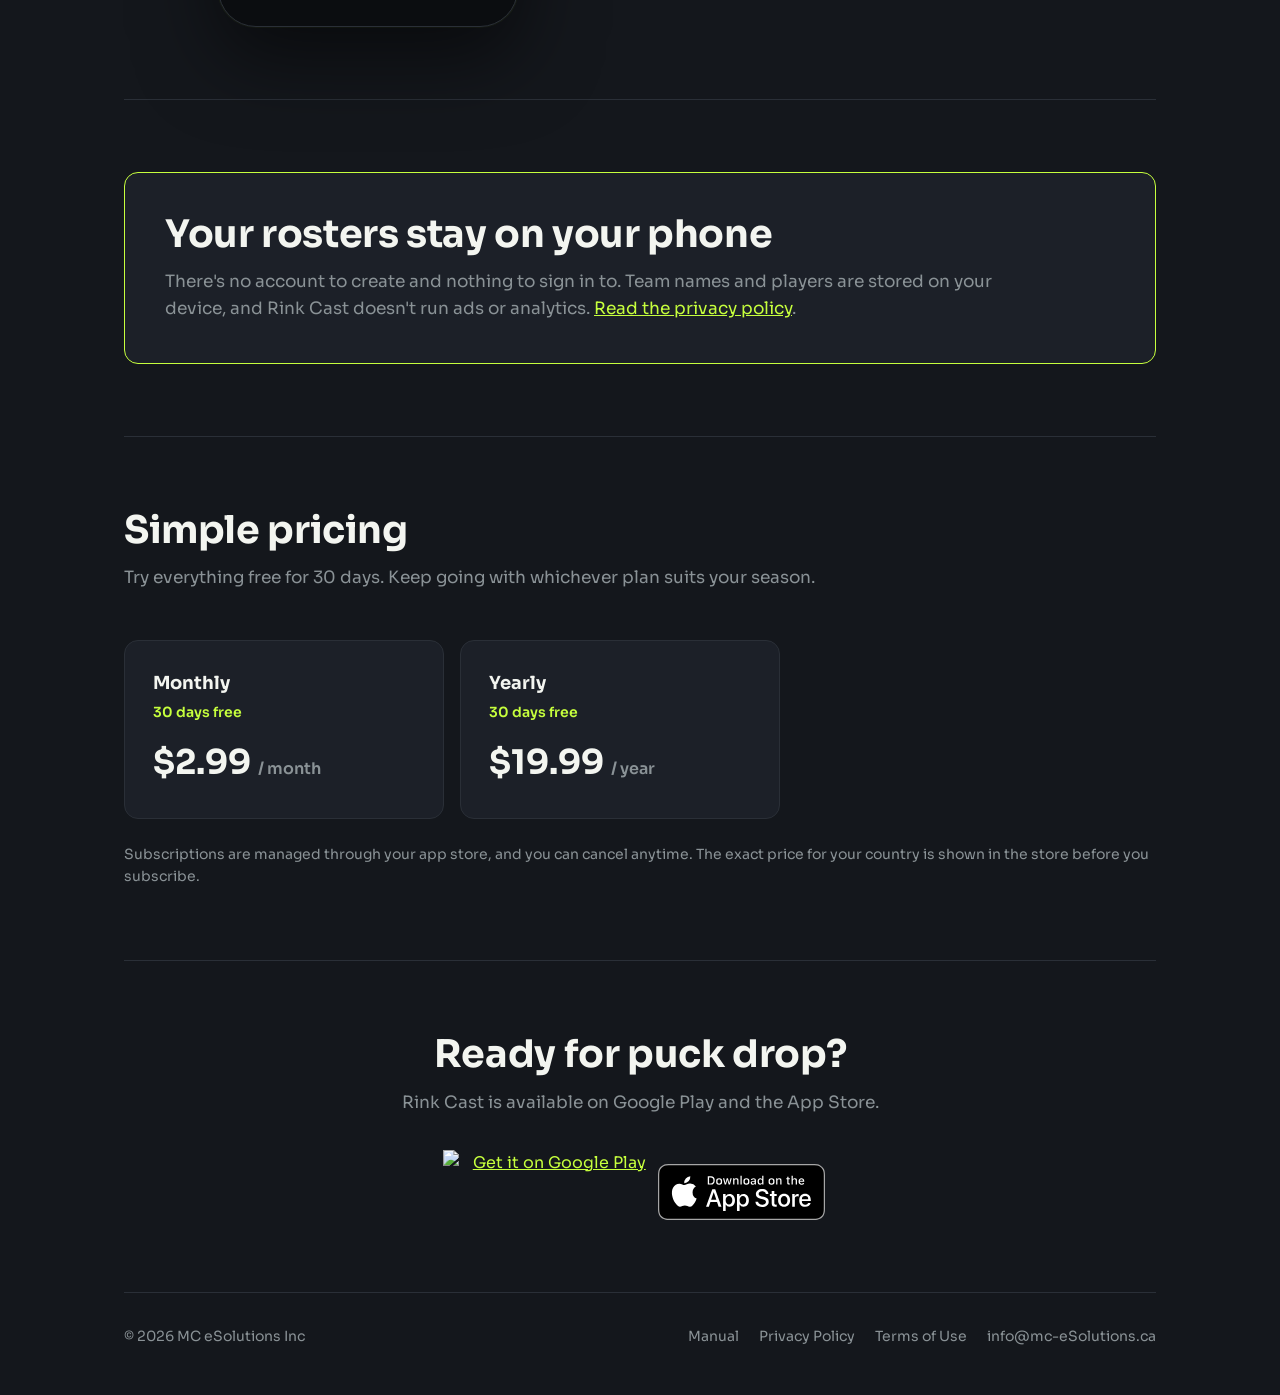
==== commit fba1fd2f: "Link the live App Store listing with Apple's official badge" ====
--- a/index.html
+++ b/index.html
@@ -45,19 +45,9 @@
         <h1>Call the game.<br />Announce it <span class="accent">instantly.</span></h1>
         <p class="lead">Live goals, penalties, and period updates — sent to your team's group chat the moment they happen.</p>
 
-        <!--
-          STORE LINKS — the only place they live on this page.
-          Google Play is live. The App Store listing is not yet, so it renders as a disabled "Coming soon" button.
-          Once it goes live, replace its <span> with an <a>, e.g.:
-            <a class="store-btn" href="APP_STORE_URL">…same contents, minus the "Soon" badge…</a>
-        -->
         <div class="store-row" id="download">
           <a class="play-badge" href="https://play.google.com/store/apps/details?id=com.mcesolutionsinc.rinkcast"><img src="google-play-badge.png" alt="Get it on Google Play" width="217" height="84" /></a>
-          <span class="store-btn is-disabled" aria-disabled="true">
-            <svg viewBox="0 0 24 24" fill="currentColor" aria-hidden="true"><path d="M16.4 12.6c0-2.3 1.9-3.4 2-3.5-1.1-1.6-2.8-1.8-3.4-1.8-1.4-.2-2.8.9-3.5.9-.7 0-1.9-.8-3.1-.8-1.6 0-3.1.9-3.9 2.4-1.7 2.9-.4 7.2 1.2 9.6.8 1.2 1.7 2.4 2.9 2.4 1.2 0 1.6-.8 3-.8 1.4 0 1.8.8 3.1.8 1.3 0 2.1-1.2 2.9-2.3.9-1.3 1.3-2.6 1.3-2.7 0 0-2.5-1-2.5-4.2ZM14.1 5.8c.6-.8 1.1-1.9 1-3-1 0-2.1.7-2.8 1.5-.6.7-1.1 1.8-1 2.9 1.1.1 2.1-.6 2.8-1.4Z"/></svg>
-            App Store
-            <span class="soon">Coming soon</span>
-          </span>
+          <a class="app-store-badge" href="https://apps.apple.com/us/app/rink-cast/id6813716992"><img src="app-store-badge.svg" alt="Download on the App Store" width="168" height="56" /></a>
         </div>
         <p class="price-note">Free for 30 days, then $2.99/month or $19.99/year.</p>
       </div>
@@ -199,9 +189,10 @@
 
     <section class="cta">
       <h2>Ready for puck drop?</h2>
-      <p class="section-intro">Rink Cast is available on Google Play, and coming soon to the App Store.</p>
+      <p class="section-intro">Rink Cast is available on Google Play and the App Store.</p>
       <div class="store-row">
         <a class="play-badge" href="https://play.google.com/store/apps/details?id=com.mcesolutionsinc.rinkcast"><img src="google-play-badge.png" alt="Get it on Google Play" width="217" height="84" /></a>
+        <a class="app-store-badge" href="https://apps.apple.com/us/app/rink-cast/id6813716992"><img src="app-store-badge.svg" alt="Download on the App Store" width="168" height="56" /></a>
       </div>
     </section>
   </main>
--- a/promo.css
+++ b/promo.css
@@ -144,6 +144,11 @@
 .play-badge { display: inline-block; margin: -14px -14px -14px -12px; transition: transform 0.15s ease; }
 .play-badge:hover { transform: translateY(-2px); }
 .play-badge img { display: block; height: 84px; width: auto; }
+
+/* Apple's official badge SVG, sized to match the visible height of the trimmed Play badge. */
+.app-store-badge { display: inline-block; transition: transform 0.15s ease; }
+.app-store-badge:hover { transform: translateY(-2px); }
+.app-store-badge img { display: block; height: 56px; width: auto; }
 
 .store-btn .soon {
   font-size: 12px;
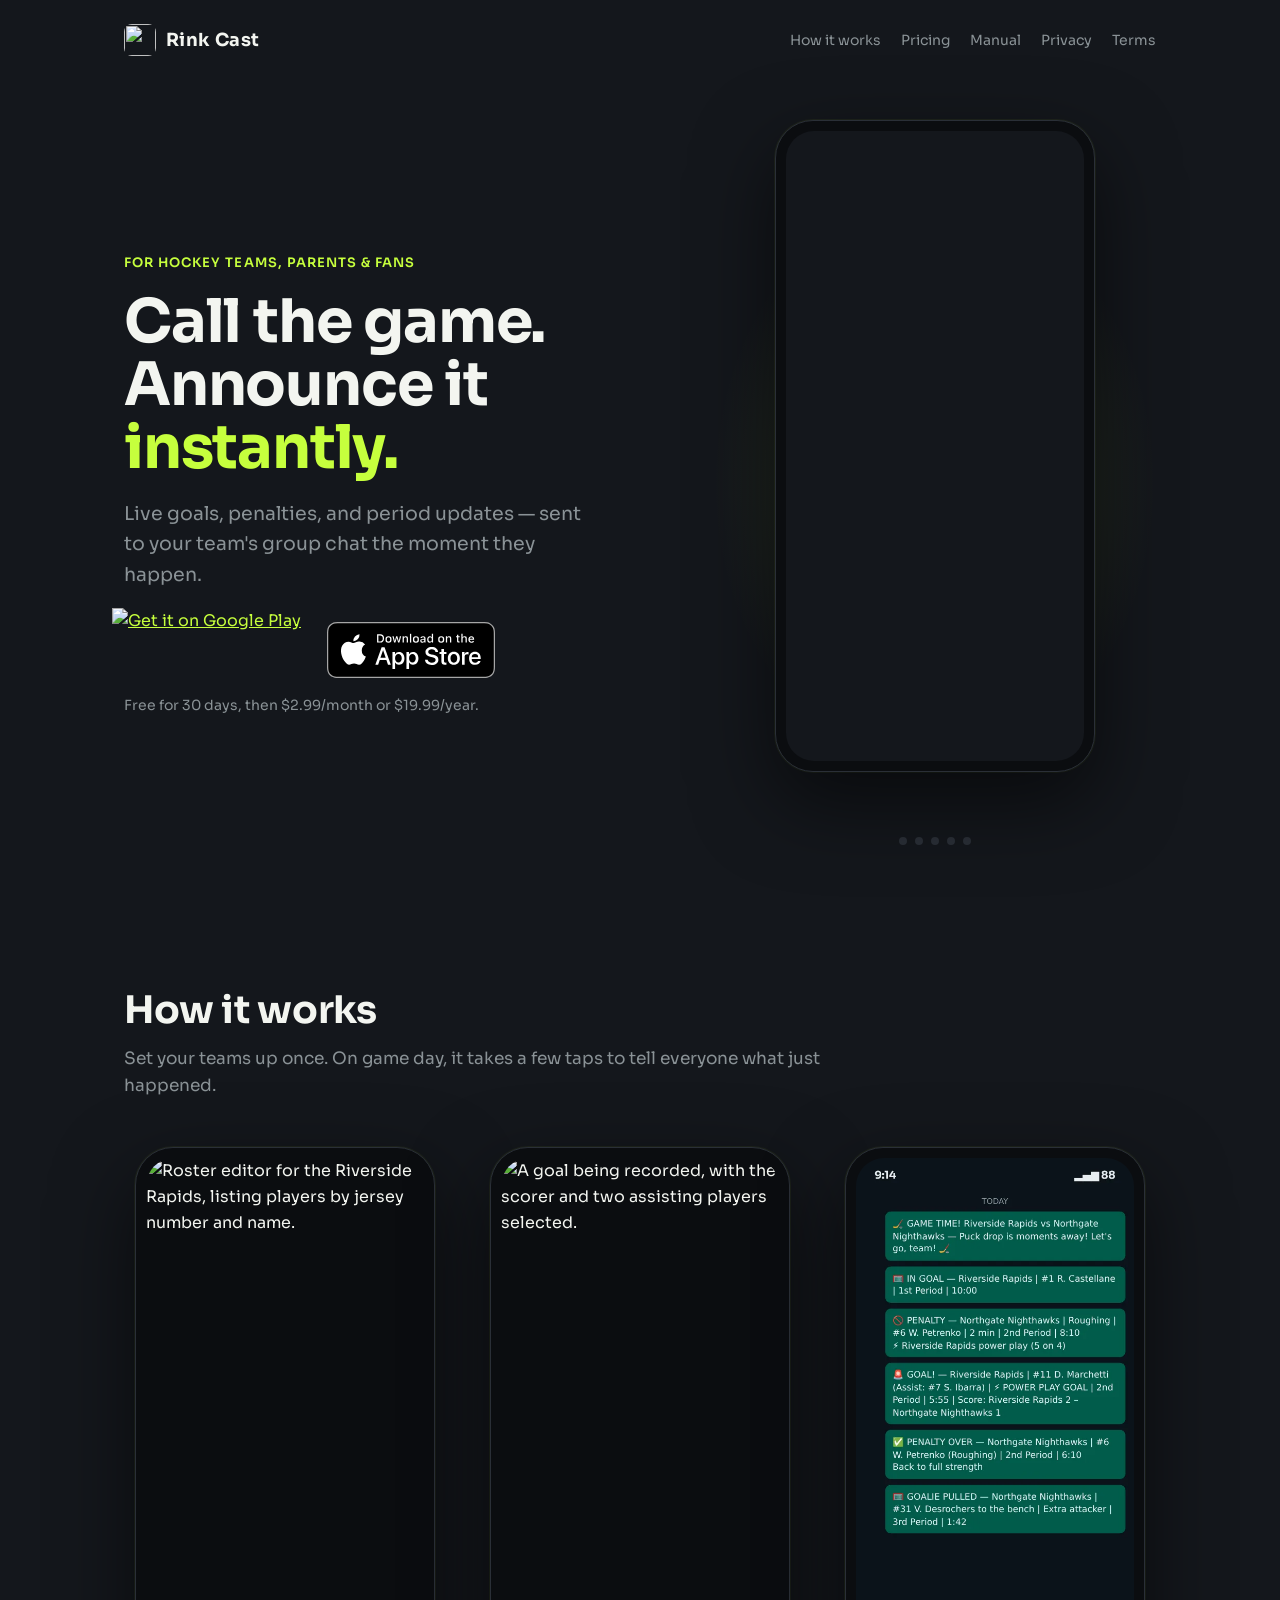
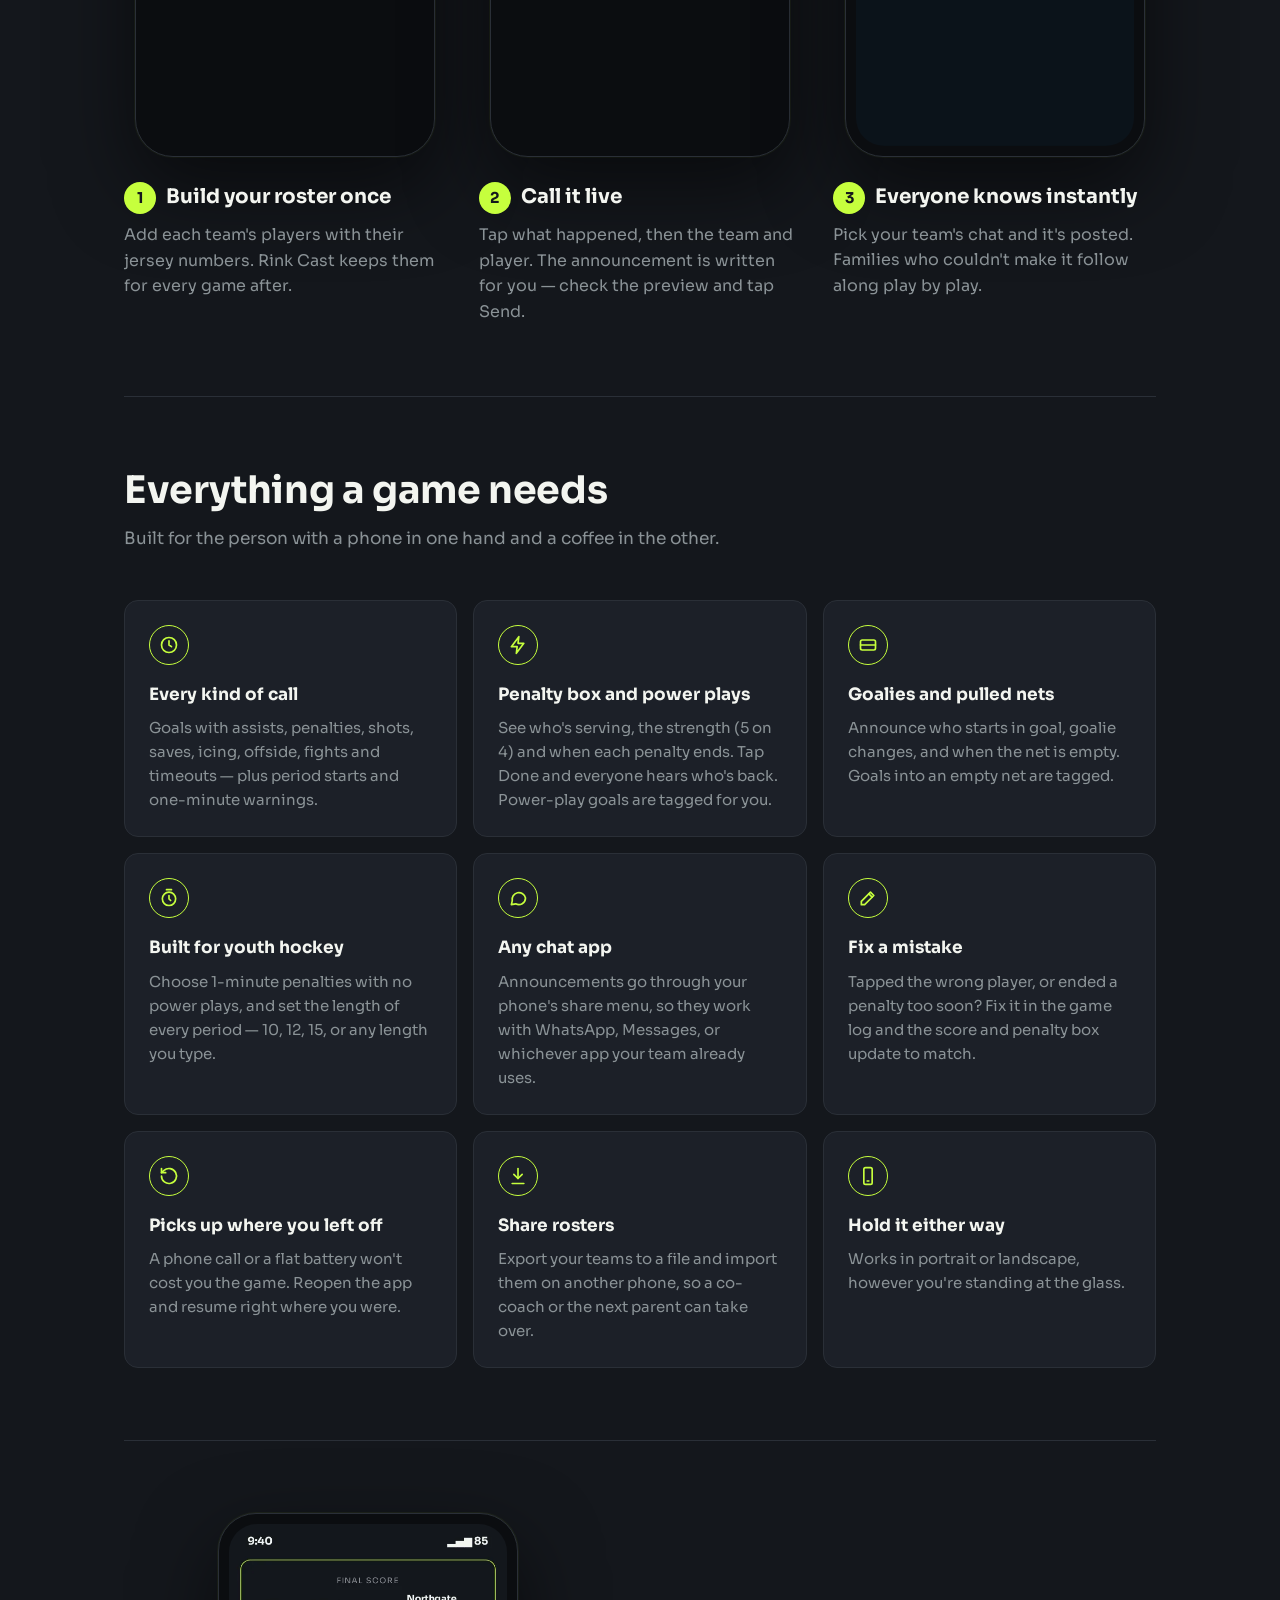
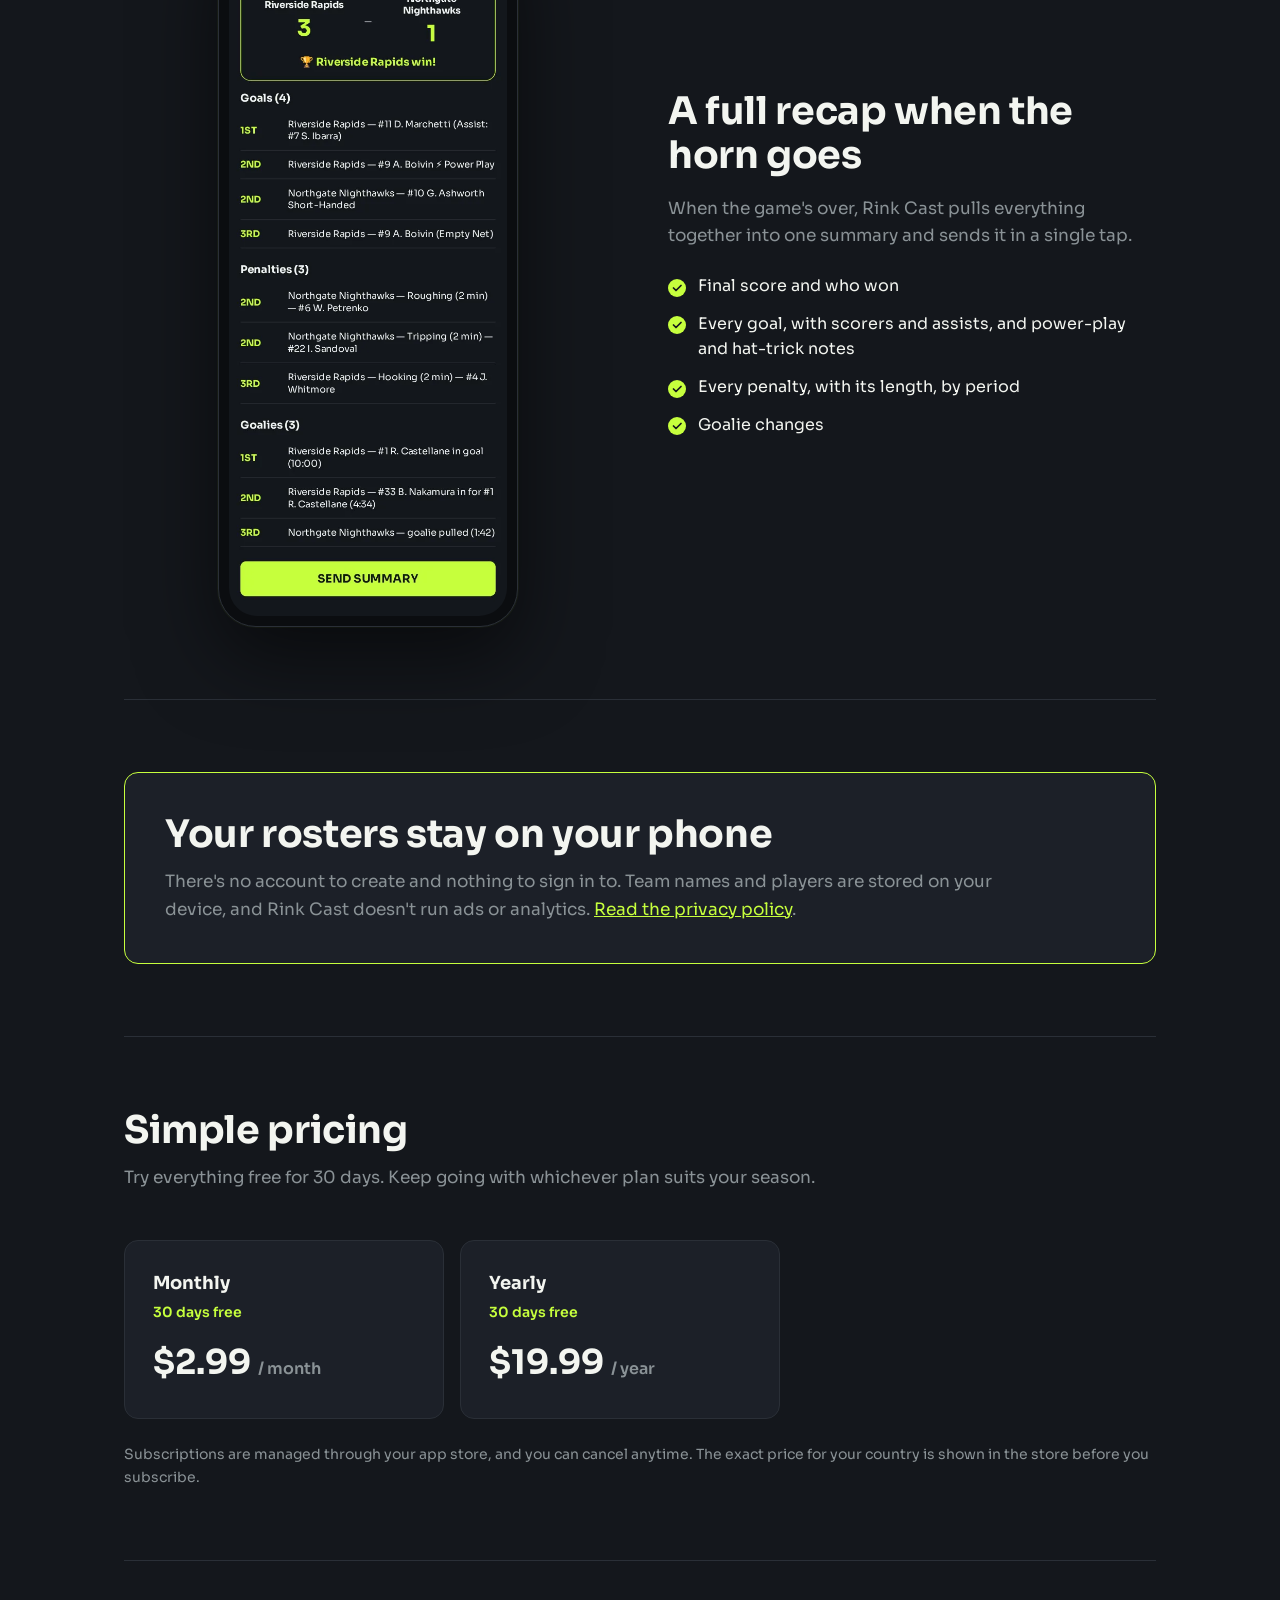
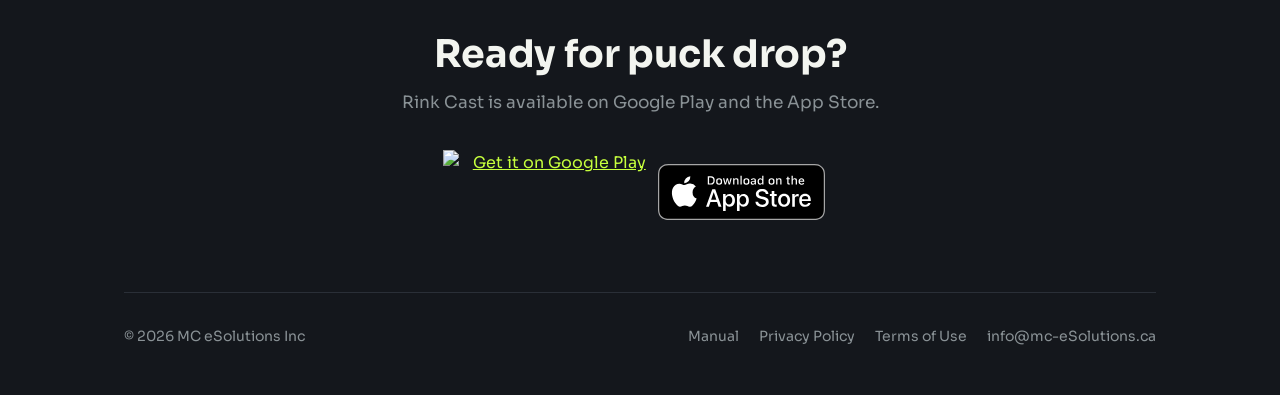
==== commit 30d7fa62: "Homepage: new hero reel, chat and summary images, and features for penalties, goalies and youth hock" ====
--- a/index.html
+++ b/index.html
@@ -55,20 +55,20 @@
       <div class="hero-visual">
         <!-- Promo reel: five screenshots on an 18s CSS loop (timing in promo.css under "Promo reel").
              Described once for screen readers; the frames and captions themselves are hidden from them. -->
-        <div class="reel" role="img" aria-label="Rink Cast in action: pick your two teams, tap what happened, log a penalty with the player, the announcement lands in the team chat, and a full recap is sent at the end of the game.">
+        <div class="reel" role="img" aria-label="Rink Cast in action: pick your teams, rules and period lengths, tap what happened, track penalties and power plays in the penalty box, the announcements land in the team chat, and a full recap is sent at the end of the game.">
           <div class="phone">
             <div class="reel-screen">
-              <img class="reel-frame" src="screenshots/10-game-setup.webp" width="540" height="1142" alt="" />
-              <img class="reel-frame reel-frame--scroll" src="screenshots/12b-playbuilder-full.webp" width="540" height="1991" alt="" />
-              <img class="reel-frame" src="screenshots/14-penalty-types.webp" width="540" height="1142" alt="" />
-              <img class="reel-frame" src="screenshots/21-whatsapp-feed.webp" width="540" height="1142" alt="" />
-              <img class="reel-frame" src="screenshots/20-final-summary.webp" width="540" height="670" alt="" />
+              <img class="reel-frame" src="screenshots/10d-setup.webp" width="540" height="1141" alt="" />
+              <img class="reel-frame reel-frame--scroll" src="screenshots/12c-playbuilder-full.webp" width="540" height="1804" alt="" />
+              <img class="reel-frame" src="screenshots/14b-penalty-box.webp" width="540" height="1141" alt="" />
+              <img class="reel-frame" src="screenshots/21c-chat-feed.webp" width="540" height="1141" alt="" />
+              <img class="reel-frame" src="screenshots/20c-final-summary.webp" width="540" height="1344" alt="" />
             </div>
           </div>
           <ol class="reel-captions" aria-hidden="true">
-            <li>Pick your two teams</li>
+            <li>Pick your teams, rules and periods</li>
             <li>Tap what happened</li>
-            <li>Penalties, saves, icing too</li>
+            <li>Track every penalty and power play</li>
             <li>Everyone knows instantly</li>
             <li>Full recap when the horn goes</li>
           </ol>
@@ -98,7 +98,7 @@
         </li>
         <li class="step">
           <div class="phone">
-            <img src="screenshots/21-whatsapp-feed.webp" width="540" height="1142" loading="lazy" alt="A team group chat showing Rink Cast announcements for game time, a goal with assists, a penalty and an icing call." />
+            <img src="screenshots/21c-chat-feed.webp" width="540" height="1141" loading="lazy" alt="A team group chat showing Rink Cast announcements for game time, the starting goalie, a penalty with the power play, a power-play goal, the penalty ending, and a goalie pulled." />
           </div>
           <h3><span class="step-number">3</span>Everyone knows instantly</h3>
           <p>Pick your team's chat and it's posted. Families who couldn't make it follow along play by play.</p>
@@ -114,7 +114,22 @@
         <div class="feature">
           <div class="feature-icon"><svg viewBox="0 0 24 24" fill="none" stroke-width="2" stroke-linecap="round" stroke-linejoin="round" aria-hidden="true"><circle cx="12" cy="12" r="9"/><path d="M12 7v5l3 2"/></svg></div>
           <h3>Every kind of call</h3>
-          <p>Goals with assists, penalties, shots, saves, icing, offside, fights and timeouts — plus period starts, one-minute warnings and back to full strength.</p>
+          <p>Goals with assists, penalties, shots, saves, icing, offside, fights and timeouts — plus period starts and one-minute warnings.</p>
+        </div>
+        <div class="feature">
+          <div class="feature-icon"><svg viewBox="0 0 24 24" fill="none" stroke-width="2" stroke-linecap="round" stroke-linejoin="round" aria-hidden="true"><path d="M13 2 4 14h7l-1 8 9-12h-7l1-8Z"/></svg></div>
+          <h3>Penalty box and power plays</h3>
+          <p>See who's serving, the strength (5 on 4) and when each penalty ends. Tap Done and everyone hears who's back. Power-play goals are tagged for you.</p>
+        </div>
+        <div class="feature">
+          <div class="feature-icon"><svg viewBox="0 0 24 24" fill="none" stroke-width="2" stroke-linecap="round" stroke-linejoin="round" aria-hidden="true"><rect x="3" y="6" width="18" height="12" rx="2"/><path d="M3 12h18"/></svg></div>
+          <h3>Goalies and pulled nets</h3>
+          <p>Announce who starts in goal, goalie changes, and when the net is empty. Goals into an empty net are tagged.</p>
+        </div>
+        <div class="feature">
+          <div class="feature-icon"><svg viewBox="0 0 24 24" fill="none" stroke-width="2" stroke-linecap="round" stroke-linejoin="round" aria-hidden="true"><circle cx="12" cy="13" r="8"/><path d="M12 9v4l2 2M9 2h6"/></svg></div>
+          <h3>Built for youth hockey</h3>
+          <p>Choose 1-minute penalties with no power plays, and set the length of every period — 10, 12, 15, or any length you type.</p>
         </div>
         <div class="feature">
           <div class="feature-icon"><svg viewBox="0 0 24 24" fill="none" stroke-width="2" stroke-linecap="round" stroke-linejoin="round" aria-hidden="true"><path d="M21 12a8 8 0 0 1-11.8 7L4 20l1.1-4.6A8 8 0 1 1 21 12Z"/></svg></div>
@@ -124,7 +139,7 @@
         <div class="feature">
           <div class="feature-icon"><svg viewBox="0 0 24 24" fill="none" stroke-width="2" stroke-linecap="round" stroke-linejoin="round" aria-hidden="true"><path d="M4 20h4L19 9l-4-4L4 16v4Z"/><path d="m13 7 4 4"/></svg></div>
           <h3>Fix a mistake</h3>
-          <p>Tapped the wrong player? Remove the entry from the game log and the score updates to match.</p>
+          <p>Tapped the wrong player, or ended a penalty too soon? Fix it in the game log and the score and penalty box update to match.</p>
         </div>
         <div class="feature">
           <div class="feature-icon"><svg viewBox="0 0 24 24" fill="none" stroke-width="2" stroke-linecap="round" stroke-linejoin="round" aria-hidden="true"><path d="M3 12a9 9 0 1 0 3-6.7L3 8"/><path d="M3 3v5h5"/></svg></div>
@@ -147,15 +162,16 @@
     <section>
       <div class="split">
         <div class="phone">
-          <img src="screenshots/20-final-summary.webp" width="540" height="670" loading="lazy" alt="Final score summary: Riverside Rapids 1, Northgate Nighthawks 0, with the goal and penalty listed and a Send Summary button." />
+          <img src="screenshots/20c-final-summary.webp" width="540" height="1344" loading="lazy" alt="Final score summary: Riverside Rapids 3, Northgate Nighthawks 1, with the goals, penalties and goalie changes listed and a Send Summary button." />
         </div>
         <div>
           <h2>A full recap when the horn goes</h2>
           <p>When the game's over, Rink Cast pulls everything together into one summary and sends it in a single tap.</p>
           <ul class="checklist">
             <li>Final score and who won</li>
-            <li>Every goal, with scorers and assists</li>
-            <li>Every penalty, by period</li>
+            <li>Every goal, with scorers and assists, and power-play and hat-trick notes</li>
+            <li>Every penalty, with its length, by period</li>
+            <li>Goalie changes</li>
           </ul>
         </div>
       </div>
--- a/promo.css
+++ b/promo.css
@@ -417,8 +417,8 @@
 @keyframes reel-scroll {
   0% { transform: translateY(0); }
   20.0% { transform: translateY(0); }
-  46.667% { transform: translateY(-42.642%); }
-  52.5% { transform: translateY(-42.642%); }
+  46.667% { transform: translateY(-36.696%); }
+  52.5% { transform: translateY(-36.696%); }
   53.056% { transform: translateY(0); }
   100% { transform: translateY(0); }
 }
